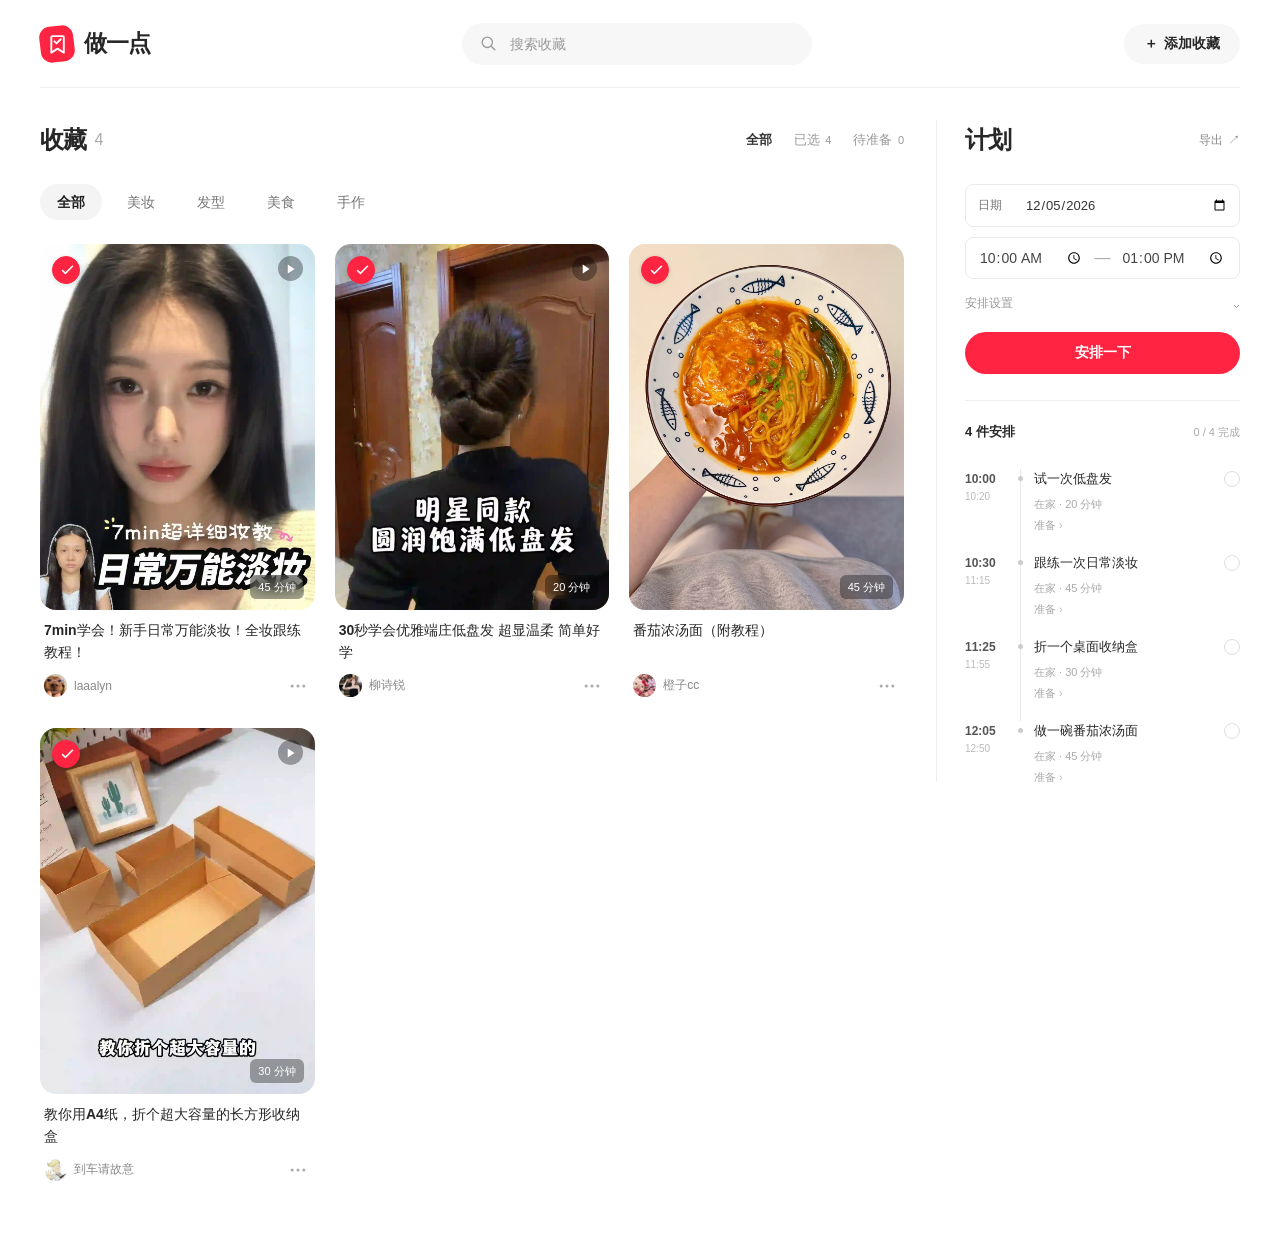
==== index.html @ 976d318a "Archive v0.1.0: XHS collection gallery and activity planner" ====
<!doctype html>
<html lang="zh-CN">
  <head>
    <meta charset="UTF-8" />
    <meta name="viewport" content="width=device-width, initial-scale=1" />
    <meta name="theme-color" content="#ffffff" />
    <meta name="description" content="把小红书里想尝试的事，安排进空闲时间。" />
    <title>做一点 · 收藏夹落地器</title>
    <link rel="stylesheet" href="./style.css" />
    <script defer src="./demo-notes.js"></script>
    <script defer src="./planner.js"></script>
    <script defer src="./app.js"></script>
  </head>
  <body>
    <div class="page-shell">
      <header class="site-header">
        <a class="brand" href="#top" aria-label="做一点首页">
          <span class="brand-mark" aria-hidden="true"><svg viewBox="0 0 24 24" fill="none"><path d="M7 4h10a1 1 0 0 1 1 1v15l-6-4-6 4V5a1 1 0 0 1 1-1Z" stroke="currentColor" stroke-width="1.8" stroke-linejoin="round"/><path d="m9 9 2 2 4-4" stroke="currentColor" stroke-width="1.8" stroke-linecap="round" stroke-linejoin="round"/></svg></span>
          <span>做一点</span>
        </a>
        <label class="search-box"><svg viewBox="0 0 24 24" fill="none" aria-hidden="true"><circle cx="10.5" cy="10.5" r="6.5" stroke="currentColor" stroke-width="1.7"/><path d="m16 16 4 4" stroke="currentColor" stroke-width="1.7" stroke-linecap="round"/></svg><input id="searchInput" type="search" placeholder="搜索收藏" aria-label="搜索收藏" /></label>
        <div class="header-actions">
          <button id="addBtn" class="button button-dark" type="button"><span aria-hidden="true">＋</span> 添加收藏</button>
        </div>
      </header>

      <main id="top">
        <section class="workspace" aria-label="收藏与计划工作台">
          <div class="collection-column">
            <div class="section-heading">
              <div>
                <h1>收藏 <span id="collectionCount" class="count-pill">0</span></h1>
              </div>
              <div class="view-filters" role="group" aria-label="收藏状态"><button class="filter active" data-filter="all" type="button">全部</button><button class="filter" data-filter="selected" type="button">已选 <span id="selectedCount">0</span></button><button class="filter" data-filter="unready" type="button">待准备 <span id="unreadyCount">0</span></button></div>
            </div>
            <div id="categoryFilters" class="filter-bar" role="group" aria-label="收藏分类"></div>
            <div id="collectionList" class="collection-list" aria-live="polite"></div>
          </div>

          <aside class="plan-column" aria-labelledby="planTitle">
            <div class="plan-panel">
              <div class="plan-heading"><h2 id="planTitle">计划</h2><button id="exportBtn" class="export-link" type="button" aria-label="导出文字计划">导出 <span aria-hidden="true">↗</span></button></div>
              <label class="field date-field"><span>日期</span><input id="planDate" type="date" /></label>
              <div class="time-range"><input id="startTime" type="time" value="10:00" aria-label="开始时间" /><span>—</span><input id="endTime" type="time" value="13:00" aria-label="结束时间" /></div>
              <details class="plan-settings"><summary>安排设置</summary><label class="compact-field">最多安排 <select id="maxTasks"><option value="2">2 件</option><option value="3">3 件</option><option value="4" selected>4 件</option><option value="6">6 件</option></select></label>
              <div class="options-row">
                <label class="compact-field">间隔 <select id="restBuffer"><option value="0">无</option><option value="5">5 分钟</option><option value="10" selected>10 分钟</option><option value="15">15 分钟</option></select></label>
                <label id="travelOption" class="compact-field">出门通勤 <select id="travelBuffer"><option value="15">15 分钟</option><option value="25" selected>25 分钟</option><option value="40">40 分钟</option></select></label>
              </div>
              <label id="rainOption" class="switch-field rain-option" hidden><input id="rainToggle" type="checkbox" /><span class="switch-track"></span><span>下雨，跳过户外</span></label>
              </details><button id="planBtn" class="button button-coral plan-button" type="button">安排一下</button>

              <div id="planResult" aria-live="polite"></div>
              <div id="planNotes" class="plan-notes"></div>
            </div>
          </aside>
        </section>
      </main>
    </div>

    <dialog id="addDialog" class="add-dialog" aria-labelledby="dialogTitle">
      <form id="addForm" novalidate>
        <div class="dialog-head"><h2 id="dialogTitle">添加收藏</h2><button id="closeDialogBtn" class="icon-button" type="button" aria-label="关闭">×</button></div>
        <div class="paste-box"><label for="shareText">小红书分享文案</label><textarea id="shareText" rows="2" placeholder="粘贴链接或分享文案"></textarea><button id="parseShareBtn" class="text-button" type="button">提取标题与链接</button></div>
        <div class="dialog-grid">
          <label class="field wide"><span>想做什么 <b>*</b></span><input name="title" maxlength="60" placeholder="例如：跟着教程试一次低盘发" required /></label>
          <label class="field"><span>类型</span><select name="category"><option>美妆</option><option>发型</option><option>美食</option><option>手作</option><option>运动</option><option>学习</option><option>出门</option><option>其他</option></select></label>
          <label class="field"><span>大约需要（分钟）</span><input name="duration" type="number" min="5" max="720" step="5" value="30" required /></label>
          <label class="field wide"><span>在哪里做</span><select id="activityMode" name="mode"><option value="home">在家</option><option value="out">出门</option><option value="any">不限地点</option></select></label>
          <label class="field wide"><span>需要准备（可选）</span><input name="materials" maxlength="120" placeholder="例如：发圈、发夹、镜子" /></label>
          <label class="inline-check wide"><input name="prepared" type="checkbox" checked /> 已经准备好，可以开始</label>
          <label class="field wide"><span>小红书笔记链接</span><input name="url" type="url" placeholder="https://xhslink.com/..." /></label>
          <input name="sourceTitle" type="hidden" /><input name="author" type="hidden" />
        </div>
        <div id="locationFields" class="location-fields" hidden>
          <div class="dialog-grid"><label class="field"><span>区域（可选）</span><input name="area" maxlength="20" placeholder="例如：静安" /></label><label class="field"><span>具体地点（可选）</span><input name="address" maxlength="100" placeholder="出门前确认" /></label></div>
          <div class="dialog-checks"><label><input name="outdoor" type="checkbox" /> 户外活动</label><label><input name="reservation" type="checkbox" /> 需要预约</label></div>
        </div>
        <details id="advancedFields" class="advanced-fields"><summary>时间与先后顺序（可选）</summary><div class="dialog-grid"><label class="field"><span>最早开始</span><input name="open" type="time" /></label><label class="field"><span>最晚结束</span><input name="close" type="time" /></label><label class="field wide"><span>先做完这件事</span><select name="afterId"><option value="">没有先后要求</option></select></label></div><label class="inline-check"><input name="weekendsOnly" type="checkbox" /> 只能周末做</label></details>
        <label class="inline-check priority-check"><input name="priority" type="checkbox" /> 这次特别想做</label>
        <p id="formError" class="form-error" role="alert"></p>
        <div class="dialog-actions"><button id="cancelDialogBtn" class="button button-quiet" type="button">取消</button><button id="dialogSubmitBtn" class="button button-coral" type="submit">存进想做清单 →</button></div>
      </form>
    </dialog>
    <div id="toast" class="toast" role="status" aria-live="polite"></div>
  </body>
</html>
---- style.css ----
:root{--ink:#272727;--muted:#999;--line:#eeeeef;--accent:#ff2442;--paper:#fff;--soft:#f7f7f7}
*{box-sizing:border-box}body{margin:0;color:var(--ink);background:var(--paper);font-family:-apple-system,BlinkMacSystemFont,"Segoe UI","PingFang SC","Microsoft YaHei",sans-serif;-webkit-font-smoothing:antialiased}button,input,select,textarea{font:inherit}button,a,input,select,summary{-webkit-tap-highlight-color:transparent}button,summary{cursor:pointer}button{color:inherit}a{color:inherit;text-decoration:none}a:hover{color:var(--accent)}[hidden]{display:none!important}svg{display:block;width:20px;height:20px}button{border:0;background:none}button:focus-visible,a:focus-visible,summary:focus-visible{outline:2px solid var(--accent);outline-offset:4px}input,select,textarea{outline:0}input:focus,select:focus,textarea:focus{border-color:#bbb!important}
.page-shell{width:min(1600px,100%);margin:auto;padding:0 40px}.site-header{height:88px;display:flex;align-items:center;justify-content:space-between;gap:32px;border-bottom:1px solid var(--line)}.brand{display:flex;align-items:center;gap:10px;font-size:23px;font-weight:750;letter-spacing:-.8px}.brand:hover{color:var(--ink)}.brand-mark{width:34px;height:36px;display:grid;place-items:center;color:white;background:var(--accent);border-radius:11px;transform:rotate(-7deg)}.brand-mark svg{width:25px;height:25px;transform:rotate(7deg)}.search-box{width:350px;display:flex;align-items:center;gap:10px;background:var(--soft);padding:0 17px;height:42px;border-radius:25px;color:#999;margin-left:auto;margin-right:auto}.search-box input{background:none;border:0;min-width:0;width:100%;font-size:14px;color:var(--ink)}.search-box input::placeholder{color:#999}.search-box svg{flex:none;width:19px;height:19px}.button{display:inline-flex;align-items:center;justify-content:center;gap:6px;min-height:40px;padding:0 20px;border-radius:24px;font-size:14px;font-weight:600;transition:background .18s}.button-dark{background:var(--soft)}.button-dark:hover{background:#eee}.button-coral{background:var(--accent);color:#fff}.button-coral:hover{background:#eb1537}.button-quiet{background:#f4f4f4}.text-button{font-size:13px;color:var(--accent);padding:0}.icon-button{width:30px;height:30px;border-radius:50%;font-size:24px;color:#777;display:grid;place-items:center}.icon-button:hover{background:#f3f3f3}
.workspace{display:grid;grid-template-columns:minmax(0,1fr) 304px;gap:32px;align-items:start;padding:32px 0 64px}.collection-column{min-width:0}.section-heading,.plan-heading{height:40px;display:flex;align-items:center;justify-content:space-between;gap:12px;margin-bottom:24px}.section-heading h1,.plan-heading h2{font-size:24px;font-weight:650;letter-spacing:-.7px;margin:0;line-height:32px}.count-pill{font-size:16px;font-weight:400;color:#aaa;vertical-align:middle;letter-spacing:0;margin-left:8px}.view-filters{display:flex;align-items:center;gap:22px}.filter{padding:5px 0;font-size:13px;color:#999;white-space:nowrap}.filter.active{color:#333;font-weight:600}.filter span{font-size:11px;margin-left:2px}.filter-bar{display:flex;align-items:center;gap:8px;height:36px;margin-bottom:24px;overflow-x:auto}.category-filter{white-space:nowrap;padding:8px 17px;border-radius:20px;font-size:14px;color:#777;line-height:20px}.category-filter.active{background:#f4f4f4;color:#222;font-weight:600}.category-filter:hover{background:#f7f7f7}.collection-list{display:grid;grid-template-columns:repeat(3,minmax(0,1fr));gap:30px 20px;align-items:start}.save-card{min-width:0}.cover-wrap{position:relative;aspect-ratio:3/4;border-radius:16px;isolation:isolate;background:#f6f6f6;overflow:hidden}.cover-link{display:block;width:100%;height:100%}.note-cover{display:block;width:100%;height:100%;object-fit:cover;transition:transform .3s}.cover-link:hover .note-cover{transform:scale(1.025)}.cover-select{position:absolute;top:12px;left:12px;width:28px;height:28px;border:1.5px solid #fff;box-shadow:0 1px 4px #0002;border-radius:50%;display:grid;place-items:center;background:#0003;backdrop-filter:blur(8px);color:#fff;transition:background .15s}.cover-select svg{width:17px;height:17px;stroke-width:2.2}.selected .cover-select{background:var(--accent);border-color:var(--accent)}.cover-select:hover{background:#ff2442cc}.video-badge{position:absolute;right:12px;top:12px;background:#0005;color:#fff;border-radius:50%;width:25px;height:25px;display:grid;place-items:center;pointer-events:none}.video-badge svg{width:18px;height:18px}.duration-badge{position:absolute;bottom:11px;right:11px;background:#0005;color:white;padding:4px 8px;border-radius:6px;font-size:11px;line-height:16px;backdrop-filter:blur(8px);pointer-events:none}.card-caption{padding:10px 4px 0}.save-card h3{font-size:14px;font-weight:550;line-height:1.55;margin:0 0 9px;min-height:44px;display:-webkit-box;-webkit-line-clamp:2;-webkit-box-orient:vertical;overflow:hidden}.author-row{display:flex;align-items:center;justify-content:space-between;gap:8px;height:25px}.author{display:flex;align-items:center;gap:7px;min-width:0;font-size:12px;color:#888}.author img,.avatar-placeholder{width:23px;height:23px;border-radius:50%;object-fit:cover;flex:none}.author>span:last-child{overflow:hidden;text-overflow:ellipsis;white-space:nowrap}.avatar-placeholder{display:grid;place-items:center;background:#eee;font-size:11px}.card-menu{position:relative;flex:none}.card-menu>summary{list-style:none;color:#aaa;padding:3px;border-radius:50%}.card-menu>summary::-webkit-details-marker{display:none}.card-menu>summary:hover{background:#f4f4f4;color:#444}.menu-popover{position:absolute;right:0;top:31px;padding:5px;background:white;box-shadow:0 4px 24px #0002;border:1px solid #eee;border-radius:10px;width:110px;z-index:5}.menu-popover button{display:block;width:100%;padding:10px;text-align:left;font-size:12px;border-radius:5px}.menu-popover button:hover{background:#f6f6f6}.menu-popover button:last-child{color:#d94758}.unready-tag{font-size:11px;color:#b2784f;margin-top:8px;padding:0}.cover-placeholder{height:100%;display:flex;flex-direction:column;align-items:center;justify-content:center;gap:16px;background:#f2f1ed;color:#b4aea4}.cover-placeholder svg{width:40px;height:40px;stroke-width:1}.cover-placeholder span{font-size:14px}.empty-list{grid-column:1/-1;padding:100px 0;text-align:center;color:#aaa;font-size:14px}
.plan-column{border-left:1px solid var(--line);padding-left:28px;min-width:0;position:sticky;top:24px}.plan-heading{margin-bottom:24px}.plan-heading h2{font-size:22px}.export-link{font-size:12px;color:#888;padding:4px 0;display:flex;align-items:center;gap:5px}.export-link:hover{color:var(--accent)}.field{display:flex;flex-direction:column;gap:8px;min-width:0}.field>span{font-size:12px;color:#777}.field b{color:var(--accent);font-weight:400}.field input,.field select,.paste-box textarea{width:100%;height:40px;padding:0 11px;background:#fafafa;border:1px solid #eaeaea;border-radius:8px;font-size:13px;color:#333}.date-field{position:relative}.date-field>span{position:absolute;left:13px;top:13px;line-height:16px;pointer-events:none}.date-field input{padding-left:59px;height:43px;background:white;font-size:13px}.time-range{display:flex;gap:10px;align-items:center;margin-top:10px;height:42px;border:1px solid #eaeaea;border-radius:8px;padding:0 12px;color:#aaa}.time-range input{min-width:0;width:100%;background:none;border:0;font-size:14px;color:#444;font-variant-numeric:tabular-nums}.plan-settings{font-size:12px;color:#999;margin:12px 0 17px}.plan-settings>summary{list-style:none;display:flex;align-items:center;justify-content:space-between;line-height:24px}.plan-settings>summary:after{content:'⌄';font-size:16px;color:#999}.plan-settings[open]>summary:after{content:'⌃'}.plan-settings>summary::-webkit-details-marker{display:none}.plan-settings[open]{padding-bottom:10px}.compact-field{font-size:12px;display:flex;align-items:center;justify-content:space-between;gap:8px;color:#777;margin:10px 0}.compact-field select{border:0;background:#f5f5f5;padding:5px 8px;border-radius:5px;color:#444;font-size:12px}.options-row{display:block}.switch-field{display:flex;align-items:center;gap:7px;font-size:12px;margin-top:12px}.switch-field input{accent-color:var(--accent)}.switch-track{display:none}.plan-button{width:100%;height:42px;margin-bottom:26px}.plan-summary{display:flex;align-items:center;justify-content:space-between;border-top:1px solid var(--line);padding-top:22px;margin-bottom:5px;gap:10px}.plan-summary strong{font-size:13px;font-weight:600}.plan-summary small{font-size:11px;color:#aaa}.timeline-item{display:grid;grid-template-columns:43px minmax(0,1fr);gap:12px;padding-top:23px}.timeline-time{font-size:12px;line-height:20px;color:#555;font-variant-numeric:tabular-nums;font-weight:600}.timeline-time span{display:block;font-size:10px;line-height:16px;color:#bbb;font-weight:400}.timeline-body{position:relative;border-left:1px solid #e9e9e9;padding:0 0 20px 13px;margin-bottom:-23px}.timeline-body:before{content:'';position:absolute;left:-3px;top:7px;width:5px;height:5px;border-radius:50%;background:#ccc}.timeline-item:last-child .timeline-body{border-left-color:transparent}.task-title{display:flex;justify-content:space-between;align-items:start;gap:8px}.task-title h3{margin:0;font-size:13px;line-height:20px;font-weight:550}.timeline-body>p{margin:6px 0 0;font-size:11px;line-height:18px;color:#aaa}.done-btn{display:flex;align-items:center;justify-content:center;flex:none;width:16px;height:16px;border:1px solid #ddd;border-radius:50%;padding:1px;margin-top:2px;color:white}.done-btn svg{width:13px;height:13px;stroke-width:2}.done-btn:hover{border-color:var(--accent)}.done-btn.checked{background:var(--accent);border-color:var(--accent)}.done h3{color:#aaa;text-decoration:line-through}.task-prep{font-size:11px;color:#aaa;margin-top:5px}.task-prep summary{list-style:none;display:inline-block}.task-prep summary:after{content:' ›';color:#bbb}.task-prep summary::-webkit-details-marker{display:none}.task-prep[open] summary:after{content:' ⌄'}.task-prep p{line-height:1.7;color:#888;margin:5px 0 0}.plan-notes{margin-top:36px;font-size:12px;color:#888}.plan-notes:empty{display:none}.plan-notes summary{cursor:pointer}.note-line{font-size:11px;color:#999;line-height:1.8}.plan-empty{padding:40px 6px;text-align:center;color:#999;font-size:13px}.plan-empty strong{font-weight:500}.plan-empty p{font-size:12px;color:#aaa;line-height:1.6}
.add-dialog{border:0;border-radius:18px;width:min(580px,calc(100vw - 32px));max-height:88vh;padding:0;background:#fff;color:var(--ink);box-shadow:0 20px 80px #0002}.add-dialog::backdrop{background:#0006;backdrop-filter:blur(3px)}.add-dialog form{padding:28px 32px}.dialog-head{display:flex;align-items:center;justify-content:space-between;margin-bottom:23px}.dialog-head h2{font-size:21px;margin:0;font-weight:600}.paste-box{padding:16px;background:#f7f7f7;border-radius:12px;margin-bottom:22px}.paste-box label{display:block;font-size:12px;color:#777;margin-bottom:10px}.paste-box textarea{height:70px;padding:10px;background:#fff;resize:vertical;line-height:1.6}.paste-box .text-button{margin-top:8px;font-size:12px}.dialog-grid{display:grid;grid-template-columns:1fr 1fr;gap:16px}.dialog-grid .wide{grid-column:1/-1}.inline-check{display:flex;align-items:center;gap:7px;font-size:12px;color:#777}.inline-check input,.dialog-checks input{accent-color:var(--accent)}.location-fields{margin-top:18px}.dialog-checks{display:flex;gap:20px;font-size:12px;color:#777;margin:16px 0}.advanced-fields{border-top:1px solid var(--line);margin-top:22px;padding:16px 0 0;font-size:12px;color:#888}.advanced-fields[open] summary{margin-bottom:18px}.advanced-fields .inline-check{margin-top:18px}.priority-check{margin-top:16px}.form-error{min-height:16px;font-size:12px;color:var(--accent);margin:14px 0}.dialog-actions{display:flex;justify-content:flex-end;gap:10px}.toast{position:fixed;left:50%;bottom:28px;transform:translate(-50%,10px);background:#292929;color:white;padding:12px 20px;border-radius:30px;font-size:13px;opacity:0;visibility:hidden;z-index:100;transition:.2s;max-width:calc(100vw - 32px)}.toast.show{opacity:1;visibility:visible;transform:translate(-50%,0)}.toast button{color:#ffb3be;margin-left:12px;text-decoration:underline;font-size:13px}
@media(min-width:1450px){.workspace{grid-template-columns:minmax(0,1fr) 330px;gap:40px}.collection-list{gap:32px 24px}.plan-column{padding-left:32px}}
@media(max-width:1120px){.page-shell{padding:0 28px}.workspace{grid-template-columns:minmax(0,1fr) 290px;gap:24px}.collection-list{grid-template-columns:repeat(2,minmax(0,1fr))}.plan-column{padding-left:24px}.view-filters{gap:13px}.search-box{width:280px}.save-card h3{font-size:15px}}
@media(max-width:760px){.page-shell{padding:0 20px}.site-header{height:76px;gap:16px}.brand{font-size:21px}.brand-mark{width:30px;height:32px}.search-box{width:auto;flex:1;margin:0;height:38px}.header-actions .button{font-size:12px;padding:0 13px}.workspace{grid-template-columns:1fr;padding-top:24px;gap:40px}.plan-column{border-left:0;border-top:1px solid var(--line);padding:28px 0 0;position:static}.collection-list{gap:24px 16px}.section-heading{margin-bottom:16px}.filter-bar{margin-bottom:20px}.plan-panel{max-width:460px;margin:auto}.cover-wrap{border-radius:13px}.save-card h3{font-size:14px}}
@media(max-width:480px){.page-shell{padding:0 16px}.site-header{flex-wrap:wrap;height:auto;padding:18px 0 16px;gap:16px}.search-box{order:3;flex-basis:100%;height:38px}.header-actions{margin-left:auto}.section-heading h1{font-size:23px}.view-filters{gap:16px}.category-filter{padding:7px 14px}.collection-list{gap:24px 14px}.cover-select{left:9px;top:9px;width:25px;height:25px}.video-badge{right:9px;top:9px}.card-caption{padding:9px 1px 0}.author{font-size:11px}.save-card h3{font-size:13px;min-height:40px}.duration-badge{font-size:10px;bottom:9px;right:9px}.add-dialog form{padding:24px 20px}.dialog-grid{gap:13px}}
.section-heading h1{display:flex;align-items:center;gap:8px;height:32px}.count-pill{line-height:20px;margin-left:0}.plan-heading h2{font-size:24px}
@media(prefers-reduced-motion:reduce){*{scroll-behavior:auto!important;transition:none!important}}
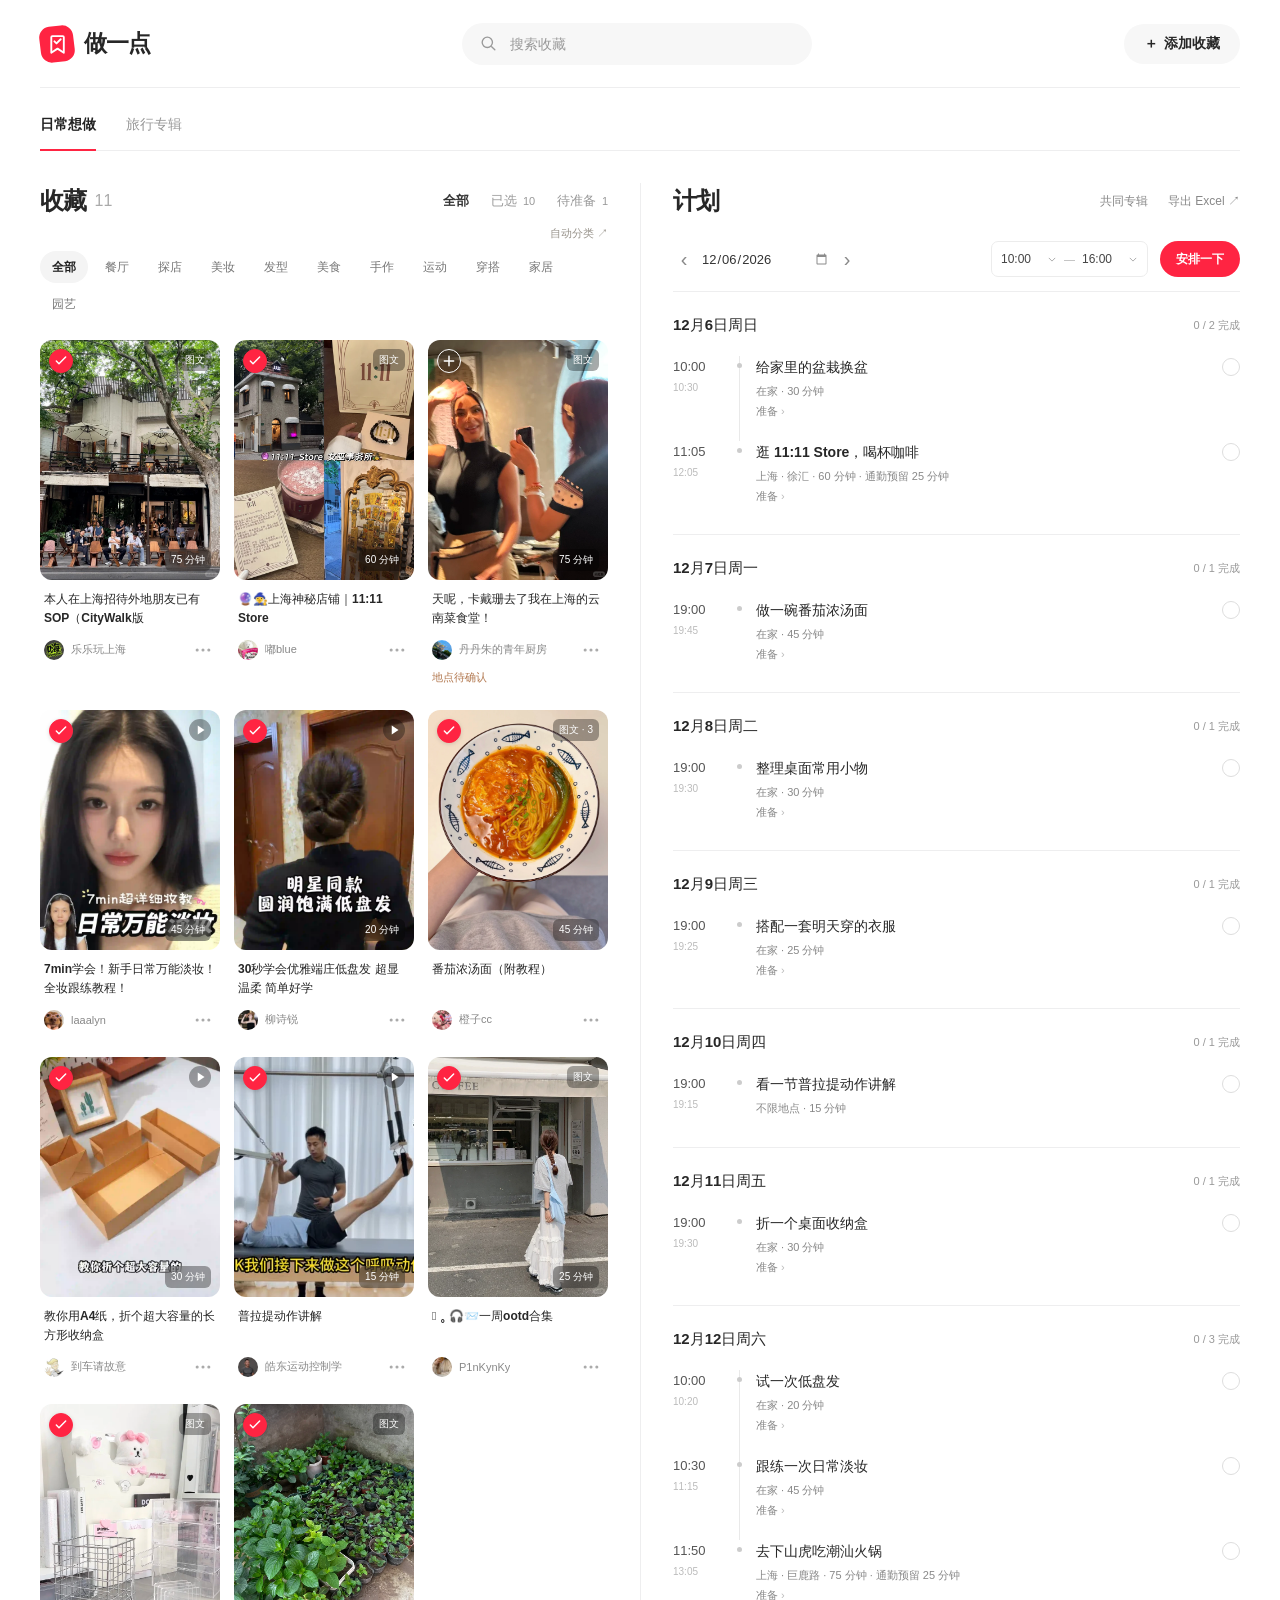
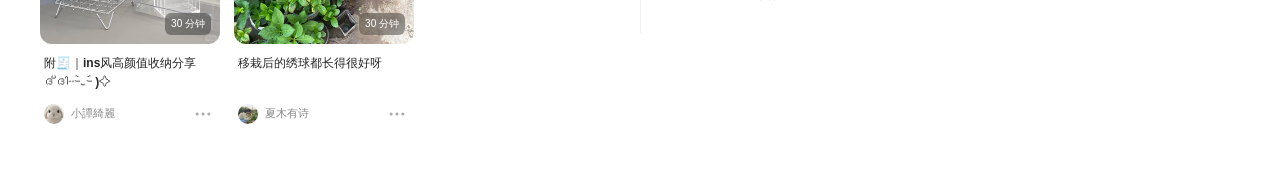
==== commit 79c090c4: "Archive v0.2.0: daily and travel planning, shared albums and Excel export" ====
--- a/index.html
+++ b/index.html
@@ -9,7 +9,14 @@
     <link rel="stylesheet" href="./style.css" />
     <script defer src="./demo-notes.js"></script>
     <script defer src="./planner.js"></script>
+    <script defer src="./demo-week.js"></script>
+    <script defer src="./categories.js"></script>
+    <script defer src="./plan-output.js"></script>
+    <script defer src="./shared-album.js"></script>
     <script defer src="./app.js"></script>
+    <script defer src="./travel-data.js"></script>
+    <script defer src="./travel-planner.js"></script>
+    <script defer src="./travel.js"></script>
   </head>
   <body>
     <div class="page-shell">
@@ -25,7 +32,8 @@
       </header>
 
       <main id="top">
-        <section class="workspace" aria-label="收藏与计划工作台">
+        <nav class="workspace-tabs" aria-label="工作台"><button data-workspace="daily" class="active" aria-pressed="true">日常想做</button><button data-workspace="travel" aria-pressed="false">旅行专辑</button></nav>
+        <section id="dailyWorkspace" class="workspace" aria-label="收藏与计划工作台">
           <div class="collection-column">
             <div class="section-heading">
               <div>
@@ -33,26 +41,38 @@
               </div>
               <div class="view-filters" role="group" aria-label="收藏状态"><button class="filter active" data-filter="all" type="button">全部</button><button class="filter" data-filter="selected" type="button">已选 <span id="selectedCount">0</span></button><button class="filter" data-filter="unready" type="button">待准备 <span id="unreadyCount">0</span></button></div>
             </div>
-            <div id="categoryFilters" class="filter-bar" role="group" aria-label="收藏分类"></div>
-            <div id="collectionList" class="collection-list" aria-live="polite"></div>
+            <div id="collectionBrowse"><div class="daily-classify-row"><button id="classifyDaily" class="auto-classify">自动分类 ↗</button></div><div id="categoryFilters" class="filter-bar" role="group" aria-label="收藏分类"></div>
+            <div id="collectionList" class="collection-list" aria-live="polite"></div></div>
+            <section id="notePreview" class="note-preview" aria-label="笔记详情" hidden></section>
           </div>
 
           <aside class="plan-column" aria-labelledby="planTitle">
             <div class="plan-panel">
-              <div class="plan-heading"><h2 id="planTitle">计划</h2><button id="exportBtn" class="export-link" type="button" aria-label="导出文字计划">导出 <span aria-hidden="true">↗</span></button></div>
-              <label class="field date-field"><span>日期</span><input id="planDate" type="date" /></label>
-              <div class="time-range"><input id="startTime" type="time" value="10:00" aria-label="开始时间" /><span>—</span><input id="endTime" type="time" value="13:00" aria-label="结束时间" /></div>
-              <details class="plan-settings"><summary>安排设置</summary><label class="compact-field">最多安排 <select id="maxTasks"><option value="2">2 件</option><option value="3">3 件</option><option value="4" selected>4 件</option><option value="6">6 件</option></select></label>
-              <div class="options-row">
-                <label class="compact-field">间隔 <select id="restBuffer"><option value="0">无</option><option value="5">5 分钟</option><option value="10" selected>10 分钟</option><option value="15">15 分钟</option></select></label>
-                <label id="travelOption" class="compact-field">出门通勤 <select id="travelBuffer"><option value="15">15 分钟</option><option value="25" selected>25 分钟</option><option value="40">40 分钟</option></select></label>
-              </div>
-              <label id="rainOption" class="switch-field rain-option" hidden><input id="rainToggle" type="checkbox" /><span class="switch-track"></span><span>下雨，跳过户外</span></label>
-              </details><button id="planBtn" class="button button-coral plan-button" type="button">安排一下</button>
-
+              <div class="plan-heading"><h2 id="planTitle">计划</h2><div class="plan-actions"><button id="shareDaily" class="export-link">共同专辑</button><button id="exportBtn" class="export-link" aria-label="导出 Excel">导出 Excel ↗</button></div></div>
+              <div class="daily-controls-row"><div class="date-navigation"><button id="prevDate" class="date-arrow" aria-label="前一天">‹</button><input id="planDate" type="date" aria-label="计划日期"/><button id="nextDate" class="date-arrow" aria-label="后一天">›</button></div><div class="time-picker"><select id="startTime" aria-label="开始时间"></select><span>—</span><select id="endTime" aria-label="结束时间"></select></div><button id="planBtn" class="button button-coral">安排一下</button></div>
               <div id="planResult" aria-live="polite"></div>
               <div id="planNotes" class="plan-notes"></div>
             </div>
+          </aside>
+        </section>
+        <section id="travelWorkspace" class="workspace travel-workspace" aria-label="旅行专辑工作台" hidden>
+          <div class="collection-column">
+            <div class="section-heading"><h1 id="albumName">旅行专辑</h1><button class="text-button" data-trip-add>＋ 添加攻略</button></div>
+            <div class="library-meta-row"><p id="albumMeta" class="album-meta"></p><button id="classifyTrip" class="auto-classify">自动分类 ↗</button></div>
+            <div class="trip-library-toolbar"><div id="tripViews" class="filter-bar"></div></div>
+            <div id="tripLibrary"></div><section id="tripNotePanel" class="trip-note-panel" aria-label="攻略详情" hidden><div class="preview-toolbar"><button data-trip-close type="button">← 返回专辑</button></div><div id="tripNoteBody"></div></section>
+
+          </div>
+          <aside class="plan-column">
+            <div class="plan-heading"><h2>旅行计划</h2><div class="plan-actions"><button id="shareTrip" class="export-link">共同专辑</button><button id="tripExport" class="export-link" disabled>导出 Excel ↗</button></div></div>
+            <div class="trip-config-panel"><label class="control-caption" for="tripStart">出发日期</label><div class="date-navigation trip-date-navigation"><button id="tripPrevDate" class="date-arrow" aria-label="出发日期前一天" title="前一天">‹</button><input id="tripStart" type="date" aria-label="旅行出发日期"/><button id="tripNextDate" class="date-arrow" aria-label="出发日期后一天" title="后一天">›</button><span class="date-optional">可暂不填</span></div>
+              <div class="trip-controls"><label class="inline-trip-field"><span>玩几天</span><input id="tripDayCount" type="number" min="1" max="30" step="1" value="10"/><span>天</span></label></div>
+              <div class="trip-arrange-row"><span id="tripSelection"></span><button id="tripArrange" class="button button-coral">安排一下</button></div>
+            </div><p id="tripStatus" class="trip-status" role="status"></p>
+            <div id="tripSynthesis"></div><div id="tripRoute" class="trip-route" aria-label="行程城市"></div>
+            <div id="tripItinerary"></div><div id="tripPending"></div>
+            <button id="tripAddDay" class="add-day" hidden>＋ 加一天</button>
+
           </aside>
         </section>
       </main>
@@ -64,7 +84,7 @@
         <div class="paste-box"><label for="shareText">小红书分享文案</label><textarea id="shareText" rows="2" placeholder="粘贴链接或分享文案"></textarea><button id="parseShareBtn" class="text-button" type="button">提取标题与链接</button></div>
         <div class="dialog-grid">
           <label class="field wide"><span>想做什么 <b>*</b></span><input name="title" maxlength="60" placeholder="例如：跟着教程试一次低盘发" required /></label>
-          <label class="field"><span>类型</span><select name="category"><option>美妆</option><option>发型</option><option>美食</option><option>手作</option><option>运动</option><option>学习</option><option>出门</option><option>其他</option></select></label>
+          <label class="field"><span>分类</span><select name="category" aria-describedby="categoryHint"></select><small id="categoryHint">根据标题建议，可修改</small></label>
           <label class="field"><span>大约需要（分钟）</span><input name="duration" type="number" min="5" max="720" step="5" value="30" required /></label>
           <label class="field wide"><span>在哪里做</span><select id="activityMode" name="mode"><option value="home">在家</option><option value="out">出门</option><option value="any">不限地点</option></select></label>
           <label class="field wide"><span>需要准备（可选）</span><input name="materials" maxlength="120" placeholder="例如：发圈、发夹、镜子" /></label>
@@ -82,6 +102,13 @@
         <div class="dialog-actions"><button id="cancelDialogBtn" class="button button-quiet" type="button">取消</button><button id="dialogSubmitBtn" class="button button-coral" type="submit">存进想做清单 →</button></div>
       </form>
     </dialog>
+    <dialog id="tripEditDialog" class="add-dialog" aria-labelledby="tripEditTitle"><form id="tripNoteForm"><div class="dialog-head"><h2 id="tripEditTitle">整理攻略</h2><button type="button" data-trip-close class="icon-button" aria-label="关闭整理">×</button></div><div class="dialog-grid">
+      <label class="field wide"><span>原帖标题</span><input name="title" required maxlength="160"/></label>
+      <label class="field wide"><span>小红书链接</span><input name="url" type="url"/></label>
+      <label class="field"><span>作者</span><input name="author" maxlength="60"/></label><label class="field"><span>分类</span><select name="kind"><option>景点</option><option>路线</option><option>交通</option><option>住宿</option><option>美食</option><option>行前准备</option></select><small id="tripCategoryHint">按标题自动分类</small></label>
+      <label class="field wide"><span>想去的地点 · 每行一个</span><textarea name="places" rows="4" placeholder="城市 / 地点"></textarea><small>同城同名自动合并；需单独一天的地点可加“ / 整天”。</small></label>
+      <label class="field wide"><span>记住什么 · 可选</span><textarea name="summary" rows="2" maxlength="500" placeholder="例如：需要提前预约"></textarea></label>
+      </div><p id="tripFormError" class="form-error" role="alert"></p><div class="dialog-actions"><button type="button" data-trip-close class="button button-quiet">取消</button><button class="button button-coral" type="submit">保存整理</button></div></form></dialog>
     <div id="toast" class="toast" role="status" aria-live="polite"></div>
   </body>
 </html>
--- a/style.css
+++ b/style.css
@@ -9,4 +9,39 @@
 @media(max-width:760px){.page-shell{padding:0 20px}.site-header{height:76px;gap:16px}.brand{font-size:21px}.brand-mark{width:30px;height:32px}.search-box{width:auto;flex:1;margin:0;height:38px}.header-actions .button{font-size:12px;padding:0 13px}.workspace{grid-template-columns:1fr;padding-top:24px;gap:40px}.plan-column{border-left:0;border-top:1px solid var(--line);padding:28px 0 0;position:static}.collection-list{gap:24px 16px}.section-heading{margin-bottom:16px}.filter-bar{margin-bottom:20px}.plan-panel{max-width:460px;margin:auto}.cover-wrap{border-radius:13px}.save-card h3{font-size:14px}}
 @media(max-width:480px){.page-shell{padding:0 16px}.site-header{flex-wrap:wrap;height:auto;padding:18px 0 16px;gap:16px}.search-box{order:3;flex-basis:100%;height:38px}.header-actions{margin-left:auto}.section-heading h1{font-size:23px}.view-filters{gap:16px}.category-filter{padding:7px 14px}.collection-list{gap:24px 14px}.cover-select{left:9px;top:9px;width:25px;height:25px}.video-badge{right:9px;top:9px}.card-caption{padding:9px 1px 0}.author{font-size:11px}.save-card h3{font-size:13px;min-height:40px}.duration-badge{font-size:10px;bottom:9px;right:9px}.add-dialog form{padding:24px 20px}.dialog-grid{gap:13px}}
 .section-heading h1{display:flex;align-items:center;gap:8px;height:32px}.count-pill{line-height:20px;margin-left:0}.plan-heading h2{font-size:24px}
+/* Equal-width browsing and planning surfaces. */
+.workspace{grid-template-columns:minmax(0,1fr) minmax(0,1fr);gap:0}.collection-column{padding-right:28px}.plan-column{padding-left:28px}.collection-list{grid-template-columns:repeat(3,minmax(0,1fr));gap:25px 14px}.filter-bar{height:auto;min-height:36px;flex-wrap:wrap;gap:5px;margin-bottom:20px;overflow:visible}.category-filter{padding:6px 12px;font-size:12px}.save-card h3{font-size:12px;min-height:38px;line-height:19px}.save-card h3 button{font:inherit;line-height:inherit;padding:0;text-align:left}.save-card h3 button:hover{color:var(--accent)}.cover-link{padding:0;text-align:left}.cover-wrap{border-radius:12px}.cover-select{width:24px;height:24px;left:9px;top:9px}.video-badge{width:22px;height:22px;right:9px;top:9px}.duration-badge{font-size:10px;padding:3px 6px;bottom:9px;right:9px}.author{font-size:11px}.author img,.avatar-placeholder{width:20px;height:20px}.plan-controls{display:grid;grid-template-columns:1fr 1fr;gap:12px}.time-range{margin:0;height:43px}.plan-heading{margin-bottom:24px}.timeline-item{grid-template-columns:60px minmax(0,1fr);gap:16px;padding-top:26px}.timeline-time{font-size:15px;line-height:22px}.timeline-time span{font-size:11px;line-height:20px}.timeline-body{padding-left:22px;padding-bottom:26px;margin-bottom:-26px}.task-title h3{font-size:15px;line-height:24px}.plan-note-link{padding:0;text-align:left;font:inherit}.plan-note-link:hover{color:var(--accent)}.timeline-body>p{font-size:12px;color:#888}.task-prep{font-size:12px;color:#888;margin-top:7px}.done-btn{width:20px;height:20px}.plan-summary strong{font-size:14px}.plan-summary small{font-size:12px;color:#888}.preview-toolbar{display:flex;align-items:center;justify-content:space-between;margin-bottom:18px;font-size:12px;color:#888}.preview-toolbar button{padding:0;color:#555}.preview-media{height:min(49vh,440px);min-height:260px;display:grid;place-items:center;background:#f5f5f5;border-radius:12px;overflow:hidden}.preview-media video{width:100%;height:100%;max-height:min(49vh,440px);background:#161616;object-fit:contain}.preview-media img{width:100%;height:100%;max-height:min(49vh,440px);object-fit:contain}.note-preview h2{font-size:17px;line-height:1.6;margin:18px 0 12px;font-weight:600}.preview-author{display:flex;align-items:center;justify-content:space-between;gap:12px}.preview-author .author{font-size:12px;gap:8px}.preview-author .author img{width:25px;height:25px}.preview-category{display:flex;align-items:center;gap:7px;font-size:11px;color:#999}.preview-category select{font-size:12px;background:#f7f7f7;border:0;border-radius:6px;padding:6px 8px;color:#555;max-width:100px}.preview-action-row{display:flex;align-items:center;justify-content:space-between;gap:12px;margin-top:22px;border-top:1px solid var(--line);padding-top:18px}.preview-action-row strong{display:block;font-size:14px;font-weight:550}.preview-action-row span{display:block;font-size:12px;color:#888;margin-top:7px}.preview-action-row .text-button{font-size:12px;color:#777}.preview-materials{font-size:12px;color:#999;line-height:1.7;margin:13px 0 0}.preview-choose{margin-top:19px;min-width:150px}.video-error{font-size:12px;color:#999;margin:10px 0 0}.field small{font-size:11px;color:#999;line-height:1.5}.preview-media .cover-placeholder{width:100%}
+@media(max-width:1120px) and (min-width:761px){.collection-column{padding-right:22px}.plan-column{padding-left:22px}.collection-list{grid-template-columns:repeat(2,minmax(0,1fr))}.plan-controls{grid-template-columns:1fr}.time-range{margin-top:0}.view-filters{gap:10px}.filter{font-size:12px}}
+@media(max-width:760px){.workspace{grid-template-columns:1fr;gap:36px}.collection-column{padding-right:0}.plan-column{padding-left:0}.collection-list{grid-template-columns:repeat(3,minmax(0,1fr))}.plan-panel{max-width:none}.preview-media{height:430px}.preview-media video,.preview-media img{max-height:430px}.plan-controls{grid-template-columns:1fr 1fr}}
+@media(max-width:480px){.collection-list{grid-template-columns:repeat(2,minmax(0,1fr))}.plan-controls{grid-template-columns:1fr}.save-card h3{font-size:13px;min-height:40px}.preview-media{height:360px}.preview-media video,.preview-media img{max-height:360px}.timeline-item{grid-template-columns:48px minmax(0,1fr);gap:12px}.timeline-body{padding-left:16px}}
 @media(prefers-reduced-motion:reduce){*{scroll-behavior:auto!important;transition:none!important}}
+.preview-media{position:relative}.photo-label{position:absolute;top:14px;right:14px;background:#0007;color:white;border-radius:20px;padding:5px 10px;font-size:11px;pointer-events:none}.photo-prev,.photo-next{position:absolute;top:45%;width:32px;height:40px;border-radius:20px;background:#fffe;box-shadow:0 2px 12px #0001;font-size:25px;color:#555}.photo-prev{left:12px}.photo-next{right:12px}
+.workspace-tabs{display:flex;gap:30px;border-bottom:1px solid var(--line);padding-top:16px}.workspace-tabs button{padding:12px 0 16px;color:#999;font-size:14px;position:relative}.workspace-tabs button.active{color:#222;font-weight:600}.workspace-tabs button.active:after{content:'';position:absolute;bottom:-1px;left:0;right:0;height:2px;background:var(--accent)}.travel-workspace .section-heading h1{font-size:22px;letter-spacing:-.6px}.album-meta{font-size:12px;color:#999;margin:-10px 0 24px}.trip-library-toolbar{display:flex;align-items:start;justify-content:space-between;gap:10px}.trip-library-toolbar .text-button{font-size:11px;color:#888;white-space:nowrap;padding-top:9px}.trip-library-toolbar .filter-bar{gap:3px}.trip-library-toolbar .category-filter{padding:7px 12px}.category-filter span{font-size:10px;margin-left:3px;color:#999}.trip-controls{display:grid;grid-template-columns:1.4fr 1fr 1fr;gap:12px}.trip-controls input,.trip-controls select{background:white;height:42px}.trip-arrange-row{display:flex;align-items:center;justify-content:space-between;margin:24px 0 0}.trip-arrange-row>span{font-size:12px;color:#999}.trip-status{font-size:11px;color:#888;min-height:18px;margin:10px 0 14px;line-height:1.6}.trip-status button{color:var(--accent);font-size:11px}.trip-day{border-top:1px solid var(--line);padding:22px 0 20px}.trip-day header{display:flex;justify-content:space-between;align-items:center;margin-bottom:18px}.trip-day header>div{display:flex;align-items:center;gap:16px}.day-number{font-size:10px;letter-spacing:1px;color:#999;font-weight:600}.trip-day h3{font-size:17px;margin:0;font-weight:550}.trip-day header>span{font-size:12px;color:#999}.trip-stop{display:grid;grid-template-columns:24px 1fr auto;gap:12px;padding:10px 0;align-items:start}.trip-stop strong,.place-row strong{font-size:14px;font-weight:550;line-height:24px}.stop-index{font-size:11px;color:#aaa;padding-top:6px}.place-sources{margin-top:5px;color:#999;font-size:11px}.place-sources summary{list-style:none;cursor:pointer}.place-sources summary:after{content:' ›'}.place-sources[open] summary:after{content:' ⌄'}.place-sources button{display:block;text-align:left;padding:7px 0;color:#777;font-size:11px;line-height:1.6}.place-sources button:hover{color:var(--accent)}.stop-controls{display:flex;gap:5px;align-items:center;padding-top:2px}.stop-controls select,.pending-place select{font-size:11px;border:0;background:#f7f7f7;border-radius:6px;padding:6px;max-width:100px;color:#777}.stop-controls button{color:#999;padding:3px;font-size:16px}.stop-controls button:disabled{opacity:.2;cursor:default}.transfer-note{font-size:11px;color:#a08459;background:#faf8f3;padding:10px 12px;border-radius:6px;line-height:1.7}.free-day{font-size:12px;color:#aaa;line-height:1.7;padding:10px 0;margin:0}.trip-data-note{font-size:11px;color:#aaa;line-height:1.8;margin:28px 0 0}.trip-empty{grid-column:1/-1;text-align:center;padding:60px 20px}.trip-empty h3{font-size:17px;font-weight:500;margin:18px 0 12px}.trip-empty p{font-size:12px;color:#999;line-height:1.8}.trip-empty small{display:block;margin-top:18px;font-size:11px;color:#aaa}.trip-empty .button{margin-top:12px;font-size:12px}.empty-bookmark{font-size:40px;color:#ccc}.trip-plan-empty{border-top:1px solid var(--line);padding:42px 0}.trip-plan-empty span{display:block;font-size:13px;color:#aaa;margin:0 0 24px}.place-row{display:flex;gap:14px;border-bottom:1px solid var(--line);padding:19px 0}.place-row input{accent-color:var(--accent);width:16px;height:16px;margin:5px 0 0}.place-row small{display:block;font-size:11px;color:#999;margin:4px 0 8px}.pending-place{display:flex;justify-content:space-between;align-items:center;font-size:12px;padding:12px 0}.pending-place small{color:#999;margin-left:8px}#tripPending{font-size:12px;color:#777;margin-top:12px}#tripPending summary{padding:10px 0}.add-day{border:1px dashed #ddd;width:100%;border-radius:8px;color:#999;font-size:12px;padding:12px;margin-top:10px}.export-link:disabled{opacity:.4;cursor:default}.field textarea{font:inherit;font-size:13px;padding:10px 12px;line-height:1.7;border:1px solid #eaeaea;background:#fafafa;border-radius:8px;resize:vertical}.trip-note-dialog{width:min(900px,90vw);max-height:85vh;border:0;border-radius:16px;padding:36px;box-shadow:0 20px 80px #0002}.trip-note-dialog::backdrop{background:#0006;backdrop-filter:blur(3px)}.dialog-close{position:absolute;right:12px;top:8px;font-size:24px;color:#999}#tripNoteBody{display:grid;grid-template-columns:1fr 1fr;gap:30px}#tripNoteBody>img{width:100%;max-height:65vh;object-fit:contain;border-radius:10px;background:#f7f7f7}#tripNoteBody>div:only-child{grid-column:1/-1}#tripNoteBody h2{font-size:20px;line-height:1.6;font-weight:600;margin:12px 0}#tripNoteBody h3{font-size:13px;margin-top:24px;font-weight:500}.trip-note-kind,.trip-note-author{font-size:12px;color:#999}.trip-note-summary{font-size:13px;line-height:1.9;color:#777}.note-place{font-size:12px;color:#999;border-bottom:1px solid var(--line);padding:9px 0}.note-place strong{color:#555;font-weight:500;margin-left:12px}.source-link{display:inline-block;font-size:12px;margin:20px 0 0 16px;color:#888}
+@media(max-width:1120px){.trip-controls{grid-template-columns:1fr 1fr}.trip-controls .field:first-child{grid-column:1/-1}.travel-workspace .section-heading h1{font-size:19px}.trip-stop{grid-template-columns:16px 1fr;gap:8px}.stop-controls{grid-column:2;justify-self:end}.trip-library-toolbar{flex-wrap:wrap}.trip-library-toolbar .filter-bar{margin-bottom:8px}.trip-library-toolbar{margin-bottom:16px}}
+@media(max-width:760px){.trip-controls{grid-template-columns:1.4fr 1fr 1fr}.trip-controls .field:first-child{grid-column:auto}.trip-stop{grid-template-columns:20px 1fr auto}.stop-controls{grid-column:auto}#tripNoteBody{grid-template-columns:1fr}#tripNoteBody>img{max-height:40vh}.trip-note-dialog{padding:30px 22px}.trip-empty{padding:28px 0}.travel-workspace .section-heading h1{font-size:20px}}
+@media(max-width:480px){.trip-controls{grid-template-columns:1fr 1fr}.trip-controls .field:first-child{grid-column:1/-1}.trip-stop{grid-template-columns:16px 1fr}.stop-controls{grid-column:2}.workspace-tabs{gap:24px}}
+.cover-photo-badge{position:absolute;right:9px;top:9px;background:#0005;color:white;font-size:10px;padding:4px 6px;border-radius:6px;pointer-events:none}
+#tripNotePanel #tripNoteBody{display:block}#tripNotePanel #tripNoteBody>img{max-height:350px;display:block;margin-bottom:20px}#tripNotePanel h2{font-size:18px}.trip-note-panel .source-link{margin-top:12px}
+.full-day-label{display:inline-block;color:#999;background:#f6f6f6;padding:2px 6px;font-size:10px;border-radius:4px;margin-left:8px;vertical-align:middle}.travel-workspace .author>img{width:20px;height:20px}
+/* Calendar controls and shared planning rhythm. */
+.plan-column{padding-left:32px}.collection-column{padding-right:32px}.plan-heading,.section-heading{margin-bottom:20px;height:36px}.travel-workspace .section-heading h1,.plan-heading h2{font-size:24px;line-height:32px;font-weight:600;letter-spacing:-.6px}
+.date-navigation{display:flex;align-items:center;gap:6px;min-height:40px;min-width:0}.date-arrow{display:grid;place-items:center;width:28px;height:30px;flex:none;border-radius:6px;font-size:22px;font-weight:300;color:#888;padding:0;line-height:1}.date-arrow:hover{background:#f3f3f3;color:#222}.date-navigation>input[type=date]{border:0;background:none;color:#333;font-size:14px;font-weight:500;font-variant-numeric:tabular-nums;min-width:0;width:145px;padding:5px 4px;height:36px}.date-navigation input::-webkit-calendar-picker-indicator{width:13px;opacity:.45;cursor:pointer}.today-button{padding:5px 9px;background:#f6f6f6;border-radius:5px;color:#777;font-size:11px;white-space:nowrap;margin-left:6px}.view-span{display:flex;align-items:center;gap:5px;margin-left:auto;font-size:11px;color:#999;white-space:nowrap}.view-span select{background:none;border:0;padding:5px 14px 5px 5px;color:#666;font-size:12px}.schedule-tools{display:flex;align-items:center;justify-content:space-between;gap:16px;margin-top:18px}.availability{display:flex;align-items:center;gap:12px;min-width:0}.availability>span{font-size:11px;color:#999;white-space:nowrap}.time-picker{display:flex;align-items:center;gap:6px;background:#f6f6f6;border-radius:8px;padding:5px 7px}.time-picker>span{color:#b2b2b2;font-size:11px}.time-picker select{width:71px;border:0;background-color:transparent;font-size:13px;font-weight:500;line-height:24px;padding:3px 17px 3px 7px;font-variant-numeric:tabular-nums;color:#444;cursor:pointer}.time-picker select,.view-span select,.inline-trip-field select,.stop-controls select,.pending-place select{appearance:none;background-image:url("data:image/svg+xml,%3Csvg xmlns='http://www.w3.org/2000/svg' width='10' height='6' viewBox='0 0 10 6'%3E%3Cpath d='m1 1 4 4 4-4' stroke='%23999' fill='none'/%3E%3C/svg%3E");background-repeat:no-repeat;background-position:right 5px center;background-size:8px 5px}.schedule-tools>.button,.trip-arrange-row .button{height:36px;min-height:36px;padding:0 16px;font-size:12px;white-space:nowrap}.plan-settings{margin:13px 0 20px}.plan-settings>summary{font-size:11px;line-height:22px;justify-content:flex-start;gap:8px;color:#999}.plan-settings>summary:after{font-size:13px}.agenda-summary{display:flex;justify-content:space-between;gap:10px;padding:17px 0;border-top:1px solid var(--line);font-size:11px;color:#999}.agenda-summary span:first-child{color:#666}.agenda-day{border-top:1px solid var(--line);padding:20px 0 22px}.agenda-day>header{display:flex;align-items:center;justify-content:space-between;gap:12px}.agenda-day>header>div{display:flex;align-items:center;gap:16px}.agenda-date{width:50px;font-size:12px;font-variant-numeric:tabular-nums;letter-spacing:.4px;color:#888}.agenda-day h3{font-size:15px;font-weight:550;margin:0;line-height:22px}.agenda-day>header small{font-size:11px;color:#aaa}.agenda-day .timeline-item{grid-template-columns:50px minmax(0,1fr);gap:16px;padding-top:20px}.agenda-day .timeline-time{font-size:13px;font-weight:500}.agenda-day .timeline-time span{font-size:10px}.agenda-day .timeline-body{margin-bottom:-20px;padding:0 0 22px 16px}.agenda-day .task-title h3{font-size:14px}.agenda-day .timeline-body>p{font-size:11px;margin-top:4px}.agenda-day .task-prep{font-size:11px;margin-top:4px}.agenda-day .done-btn{width:18px;height:18px}.agenda-day .timeline{padding-bottom:10px}.preview-location{font-size:12px;color:#666;line-height:1.7;margin:12px 0 0}.album-meta{margin:-6px 0 20px}.trip-library-toolbar .filter-bar{margin-bottom:20px}.trip-config-panel{display:grid;grid-template-columns:minmax(0,1fr) auto;column-gap:12px;row-gap:16px;margin-top:-6px}.control-caption{display:none}.trip-date-navigation{grid-column:1/-1}.trip-date-navigation:before{content:'出发';font-size:11px;color:#999;margin-right:6px}.date-optional{font-size:11px;color:#aaa;margin-left:auto;white-space:nowrap}.trip-controls{display:flex;gap:18px;align-items:center}.inline-trip-field{display:flex;align-items:center;gap:8px;white-space:nowrap;color:#999;font-size:11px;min-width:0}.inline-trip-field input{width:37px;min-width:0;height:30px;padding:4px 3px;border:0;border-bottom:1px solid #ddd;border-radius:0;text-align:center;background:none;color:#333;font-size:13px;font-variant-numeric:tabular-nums;appearance:textfield}.inline-trip-field input::-webkit-inner-spin-button{appearance:none}.inline-trip-field select{border:0;background-color:transparent;font-size:12px;color:#444;min-width:78px;height:32px;padding:3px 17px 3px 4px}.trip-arrange-row{margin:0;justify-content:flex-end}.trip-arrange-row>span{display:none}.trip-status{margin:12px 0 0;min-height:0}.trip-status:empty{display:none}.trip-route{display:flex;gap:18px;align-items:center;padding:20px 0 18px;font-size:11px;color:#888;margin-top:18px;border-top:1px solid var(--line)}.trip-route>span{width:46px;flex:none;font-variant-numeric:tabular-nums}.trip-route>div{display:flex;align-items:center;gap:8px;flex-wrap:wrap;line-height:1.6}.trip-route i{font-style:normal;color:#bbb}.trip-day{padding:20px 0 22px}.trip-day header{display:grid;grid-template-columns:minmax(0,1fr) 112px;gap:0;align-items:center;margin-bottom:12px}.trip-day header>div{display:grid;grid-template-columns:64px minmax(0,1fr);gap:0;align-items:center}.trip-day h3{font-size:16px;font-weight:550;line-height:24px}.day-number{font-size:12px;letter-spacing:.6px;font-variant-numeric:tabular-nums;color:#888}.trip-day header>span{font-size:11px;text-align:right;color:#999}.trip-stop{display:grid;grid-template-columns:64px minmax(0,1fr) 112px;gap:0;align-items:start;padding:10px 0}.trip-stop>div:nth-child(2){min-width:0;padding-right:16px}.trip-stop strong{font-size:13px;line-height:22px}.stop-index{padding-top:5px;padding-left:4px;font-size:10px;color:#b7b7b7}.stop-controls{grid-column:auto;justify-self:stretch;display:grid;grid-template-columns:88px 24px;gap:0;padding-top:1px}.stop-controls select{width:88px;max-width:none;font-size:11px;background-color:transparent;padding:5px 16px 5px 7px;height:28px;border:1px solid #eee;border-radius:5px}.stop-controls button{height:28px;font-size:14px;padding:0;text-align:right}.place-sources{font-size:11px;margin-top:4px}.trip-day .transfer-note{margin:0 0 10px 64px;font-size:10px;background:#faf9f5;padding:8px 10px}.trip-day>.free-day{margin-left:64px;padding:0;font-size:11px}.full-day-label{font-size:9px;padding:1px 5px;margin-left:7px}.trip-data-note{margin-top:22px;font-size:10px}.plan-notes{margin-top:20px}.header-actions{min-width:112px}.search-box{margin-left:auto;margin-right:auto}
+@media(max-width:1120px) and (min-width:761px){.collection-column{padding-right:24px}.plan-column{padding-left:24px}.schedule-tools{flex-wrap:wrap;gap:12px}.availability{gap:8px}.trip-config-panel{grid-template-columns:1fr}.trip-controls{grid-column:1/-1;justify-content:space-between}.trip-arrange-row{grid-column:1/-1}.trip-arrange-row>span{display:block;margin-right:auto}.trip-day header{grid-template-columns:1fr 90px}.trip-stop{grid-template-columns:44px 1fr 90px}.trip-day header>div{grid-template-columns:44px 1fr}.stop-controls{grid-template-columns:72px 18px}.stop-controls select{width:72px}.trip-day .transfer-note,.trip-day>.free-day{margin-left:44px}.date-navigation{gap:3px}.date-navigation>input[type=date]{width:130px}.view-span{font-size:0}.view-span select{font-size:11px}.date-optional{display:none}}
+@media(max-width:760px){.collection-column{padding-right:0}.plan-column{padding-left:0}.trip-config-panel{grid-template-columns:minmax(0,1fr) auto}.trip-controls{grid-column:auto;justify-content:flex-start}.trip-arrange-row{grid-column:auto}.trip-arrange-row>span{display:none}.trip-day header{grid-template-columns:1fr 112px}.trip-day header>div,.trip-stop{grid-template-columns:64px 1fr}.trip-stop{grid-template-columns:64px 1fr 112px}.stop-controls{grid-column:auto;grid-template-columns:88px 24px}.stop-controls select{width:88px}.trip-day .transfer-note,.trip-day>.free-day{margin-left:64px}.date-optional{display:inline}}
+@media(max-width:480px){.date-navigation{gap:2px}.date-navigation>input[type=date]{width:128px;font-size:12px}.view-span{font-size:0}.view-span select{font-size:11px}.today-button{margin-left:2px;padding:5px 7px}.schedule-tools{gap:12px;flex-wrap:wrap}.availability{gap:8px}.trip-config-panel{grid-template-columns:1fr}.trip-controls{justify-content:space-between}.trip-arrange-row{justify-content:space-between}.trip-arrange-row>span{display:block}.date-optional{font-size:10px}.trip-stop{grid-template-columns:36px minmax(0,1fr) 94px}.trip-day header{grid-template-columns:1fr 94px}.trip-day header>div{grid-template-columns:36px 1fr}.stop-controls{grid-template-columns:76px 18px}.stop-controls select{width:76px;font-size:10px}.trip-stop>div:nth-child(2){padding-right:8px}.trip-day .transfer-note,.trip-day>.free-day{margin-left:36px}.trip-route>span{width:24px}.trip-route{gap:12px}.trip-day h3{font-size:15px}}
+.agenda-day>header>div{gap:32px}
+
+/* Day controls and city chapters. */
+.daily-date-control{display:flex;align-items:center;justify-content:space-between;gap:16px;margin:4px 0 16px}.daily-date-control>label{font-size:12px;color:#888}.daily-date-control .date-navigation{gap:8px}.daily-date-control input[type=date]{width:151px;font-size:15px}.daily-time-control{display:grid;grid-template-columns:minmax(0,1fr) auto;gap:16px;align-items:center}.daily-time-control .time-picker{height:44px;justify-content:space-between;border:1px solid #e9e9e9;background:#fff;border-radius:8px;padding:4px 12px;gap:10px}.daily-time-control .time-picker select{font-size:15px;width:92px;font-weight:450;padding-right:24px}.daily-time-control>.button{height:44px;padding:0 24px;font-size:13px}.plan-settings{margin:12px 0 20px}.agenda-day{padding:22px 0}.agenda-day>header small{color:#999}.agenda-day .timeline{padding-bottom:6px}.agenda-day .timeline-body>p{color:#888}.trip-config-panel{row-gap:12px}.trip-route{padding:0;margin-top:24px;margin-bottom:6px;border-top:0;border-bottom:1px solid var(--line);gap:22px;overflow-x:auto;align-items:stretch}.trip-route button{position:relative;white-space:nowrap;padding:14px 0;font-size:13px;color:#999;flex:none}.trip-route button.active{color:#333;font-weight:600}.trip-route button.active:after{content:'';height:2px;background:#ff2442;position:absolute;bottom:0;left:0;right:0}.trip-route small{font-size:10px;font-weight:400;color:#aaa;margin-left:5px}.journey-day{padding:24px 0 22px;border-bottom:1px solid var(--line)}.journey-day header{display:flex;justify-content:space-between;align-items:center;margin-bottom:19px}.journey-day header strong{font-size:16px;font-weight:600;line-height:24px}.journey-day time{font-size:12px;color:#999}.journey-body{display:grid;gap:12px}.journey-row{display:grid;grid-template-columns:52px minmax(0,1fr);gap:12px;align-items:start}.journey-label{font-size:11px;color:#999;line-height:24px}.journey-name{font-size:15px;line-height:24px;font-weight:450;text-align:left;padding:0}.journey-name:hover{color:var(--accent)}.journey-description{display:block;color:#777;font-size:12px;line-height:20px;margin-top:3px}.meal-area{display:block;font-size:11px;color:#aaa;line-height:18px;margin-top:2px}.meal-row{margin-top:3px}.meal-row .journey-label{color:#af8b5b}.journey-day footer{display:grid;grid-template-columns:minmax(0,1fr) auto;align-items:start;gap:16px;margin:17px 0 0 64px;color:#999;font-size:11px}.journey-day details>summary{list-style:none;cursor:pointer;width:max-content;line-height:22px}.journey-day details>summary:after{content:' ⌄';margin-left:4px;color:#bbb}.journey-day details[open]>summary{margin-bottom:9px;color:#555}.journey-sources>button{display:block;padding:6px 0;line-height:1.6;text-align:left;color:#777;font-size:11px}.journey-sources>button:hover{color:var(--accent)}.journey-adjust>summary{margin-left:auto}.journey-adjust[open]{grid-column:1/-1;width:100%;padding-top:6px}.journey-edit-row{display:grid;grid-template-columns:minmax(0,1fr) 94px 24px;align-items:center;gap:8px;padding:7px 0;font-size:12px;color:#666}.journey-edit-row select,.journey-edit-meal select{font-size:12px;border:1px solid #e9e9e9;padding:7px;border-radius:5px;background:#fff;color:#666;min-width:0}.journey-edit-row button{font-size:15px;color:#888}.journey-edit-row button:disabled{opacity:.3}.journey-edit-meal{display:grid;grid-template-columns:64px minmax(0,1fr);align-items:center;gap:8px;padding:10px 0;color:#777;font-size:12px}.journey-alert{font-size:11px;line-height:1.7;color:#a38458;background:#faf8f3;padding:8px 12px;margin:0 0 18px}.journey-body>.free-day{padding:8px 0}.journey-sources:has(>summary:only-child){display:none}.trip-config-panel .date-optional{display:none}
+@media(max-width:1120px) and (min-width:761px){.daily-time-control{gap:10px;grid-template-columns:1fr}.daily-time-control>.button{justify-self:end;height:36px}.trip-route{gap:14px}.trip-route button{font-size:12px}.journey-name{font-size:14px}.daily-date-control{gap:4px}.daily-date-control .date-navigation{gap:2px}}
+@media(max-width:480px){.daily-date-control{gap:4px}.daily-date-control .date-navigation{gap:3px}.daily-time-control{gap:10px}.daily-time-control .time-picker{padding:4px 6px;gap:4px}.daily-time-control .time-picker select{width:76px;font-size:13px;padding-right:17px}.daily-time-control>.button{padding:0 15px;font-size:12px}.trip-route{gap:17px}.trip-route button{font-size:12px}.journey-row{grid-template-columns:40px 1fr;gap:10px}.journey-day footer{margin-left:50px}}
+.journey-day{padding:20px 0}.journey-day header{margin-bottom:16px}.journey-day footer{margin-top:14px}.journey-full-day{font-size:10px;color:#999;background:#f6f6f6;border-radius:4px;padding:2px 5px;margin-left:9px;vertical-align:middle}.journey-description{line-height:19px}
+
+/* Single-row controls and traceable synthesis. */
+.daily-controls-row{display:grid;grid-template-columns:minmax(0,1fr) auto auto;align-items:center;gap:12px;margin:4px 0 12px}.daily-controls-row .date-navigation{gap:2px}.daily-controls-row input[type=date]{width:137px;font-size:13px}.daily-controls-row .date-arrow{width:22px;font-size:20px}.daily-controls-row .today-button{margin-left:2px;padding:5px 7px}.daily-controls-row .time-picker{height:36px;padding:3px 5px;gap:3px;border:1px solid #ececec;background:white;border-radius:7px}.daily-controls-row .time-picker select{width:64px;font-size:12px;padding-left:4px;padding-right:15px}.daily-controls-row>.button{height:36px;min-height:36px;padding:0 16px;font-size:12px}.cover-select{padding:0;display:flex;align-items:center;justify-content:center;line-height:0}.cover-select svg{flex:none;margin:0;display:block;width:16px;height:16px}.trip-library-toolbar{gap:10px;flex-wrap:wrap}.trip-library-toolbar .filter-bar{flex:1;gap:3px;margin:0}.trip-library-toolbar .category-filter{padding:6px 9px}.trip-library-toolbar .text-button{white-space:nowrap;font-size:11px;color:#888}.trip-library-toolbar .category-filter span{font-size:10px;font-weight:400;color:#aaa;margin-left:2px}.synthesis{border-top:1px solid var(--line);margin-top:22px;padding:15px 0 0;color:#555;font-size:12px}.synthesis>summary{list-style:none;display:flex;align-items:center;justify-content:space-between;cursor:pointer;line-height:24px}.synthesis>summary>span{font-size:11px;color:#aaa}.synthesis>p{font-size:11px;line-height:1.8;color:#999;margin:8px 0 0}.trip-route{margin-top:12px}.evidence-link{display:inline-block;font-size:10px;color:#9a825f;background:#faf7f0;border-radius:4px;line-height:18px;padding:1px 5px;margin-left:8px;vertical-align:middle;white-space:nowrap}.evidence-link:hover{background:#f2eadb;color:#6d5334}.day-rationale{font-size:11px;color:#999;line-height:1.8;max-width:450px;margin:8px 0}.evidence-rate{display:flex;align-items:center;gap:18px;padding:24px 0;border-bottom:1px solid var(--line)}.evidence-rate>strong{font-size:42px;letter-spacing:-2px;font-weight:550}.evidence-rate>span{font-size:12px;color:#999;line-height:1.8}.evidence-source{display:block;width:100%;text-align:left;padding:18px 0;border-bottom:1px solid var(--line)}.evidence-source strong{display:block;font-size:14px;line-height:1.7;font-weight:500}.evidence-source span{display:block;font-size:11px;color:#999;margin-top:7px}.evidence-source:hover strong{color:var(--accent)}.meal-pending{font-size:12px;color:#aaa;line-height:24px}.transfer-day{padding:4px 0 8px}.transfer-day strong{display:block;font-size:14px;font-weight:450;line-height:24px}.transfer-day span{display:block;font-size:11px;color:#999;line-height:20px;margin-top:6px}
+@media(max-width:1120px) and (min-width:761px){.daily-controls-row{grid-template-columns:minmax(0,1fr) auto;gap:10px}.daily-controls-row>.button{grid-column:2;justify-self:end}.daily-controls-row .today-button{display:none}.daily-controls-row input[type=date]{width:123px}.trip-library-toolbar .filter-bar{flex-basis:100%}}
+@media(max-width:480px){.daily-controls-row{grid-template-columns:minmax(0,1fr) auto;gap:9px}.daily-controls-row>.button{grid-column:2;justify-self:end}.daily-controls-row .today-button{display:none}.daily-controls-row input[type=date]{width:116px;font-size:12px}.daily-controls-row .date-arrow{width:18px}.daily-controls-row .time-picker select{width:60px}.daily-controls-row .time-picker{gap:1px;padding:2px}.evidence-link{font-size:9px;margin-left:6px}.trip-library-toolbar .filter-bar{flex-basis:100%}}
+/* Sharing and classification use a single reading surface rather than stacked cards. */
+.plan-actions{display:flex;align-items:center;gap:20px}.library-meta-row{display:flex;align-items:center;justify-content:space-between;margin:-10px 0 24px}.library-meta-row .album-meta{margin:0}.auto-classify{padding:0;color:#98938b;font-size:11px;white-space:nowrap}.auto-classify:hover{color:var(--accent)}.daily-classify-row{display:flex;justify-content:flex-end;margin:-13px 0 10px}.share-dialog,.category-dialog{border:0;border-radius:18px;box-shadow:0 24px 100px #0002;padding:30px;width:min(600px,calc(100vw - 64px));color:#333}.category-dialog{width:min(780px,calc(100vw - 64px))}dialog::backdrop{background:#19191955;backdrop-filter:blur(3px)}.dialog-heading{display:flex;justify-content:space-between;align-items:center}.dialog-heading h2{font-size:22px;margin:0}.share-intro{font-size:13px;color:#999;line-height:1.8;margin:13px 0 24px}.share-plan-summary{padding:24px 0;border-top:1px solid var(--line);border-bottom:1px solid var(--line);display:grid;grid-template-columns:1fr auto;gap:8px}.share-plan-summary strong{font-size:20px;font-weight:500}.share-plan-summary span{grid-row:2;font-size:12px;color:#999}.share-plan-summary small{grid-column:2;grid-row:1/3;align-self:center;color:#999}.share-options{display:flex;gap:12px;margin-top:24px;flex-wrap:wrap}.share-feedback{font-size:12px;color:#999;line-height:1.8;margin:20px 0 0}.classification-list{max-height:60vh;overflow:auto}.classification-row{display:grid;grid-template-columns:minmax(0,1fr) 105px 62px;gap:18px;align-items:center;padding:18px 0;border-top:1px solid var(--line)}.classification-row strong{font-size:13px;font-weight:450;line-height:1.7;display:block}.classification-row small{display:block;color:#aaa;font-size:11px;margin-top:5px}.classification-row select{width:100%;padding:8px;border:1px solid #eee;border-radius:6px;background:#fafafa;font-size:12px;color:#555}.classification-row .text-button,.auto-label{font-size:11px;color:#999;text-align:center}.auto-label{color:#a58a64}.pending-resolution{display:flex;justify-content:space-between;align-items:center;gap:16px;padding:14px 0;color:#999;font-size:12px}.pending-resolution button{color:var(--accent);font-size:12px}.journey-day header time{font-size:11px}.trip-route{flex-wrap:wrap}@media(max-width:760px){.plan-actions{gap:12px}.classification-row{grid-template-columns:minmax(0,1fr) 82px;gap:12px}.classification-row .auto-label,.classification-row>[data-auto]{grid-column:2}.share-dialog,.category-dialog{padding:22px}.share-plan-summary strong{font-size:18px}}
+
+.shared-album-dialog{border:0;border-radius:18px;padding:28px;width:min(440px,calc(100vw - 60px));box-shadow:0 24px 100px #0002}.shared-title-field{display:flex;align-items:center;gap:22px;padding:22px 0;border-bottom:1px solid var(--line);font-size:12px;color:#999}.shared-title-field input{border:0;flex:1;min-width:0;font-size:15px;color:#333;padding:8px;background:#fafafa;border-radius:6px}.shared-member{display:flex;align-items:center;gap:13px;padding:17px 0;border-bottom:1px solid var(--line);cursor:pointer;font-size:14px}.shared-member small{display:block;font-size:11px;color:#aaa;margin-top:4px}.shared-member input{margin-left:auto;accent-color:var(--accent);width:17px;height:17px}.shared-avatar,.shared-people>span{display:grid;place-items:center;border-radius:50%;background:var(--person-color);color:#fff;width:36px;height:36px;font-size:12px;flex:none}.shared-viewer{display:flex;align-items:center;justify-content:space-between;margin-top:20px;color:#999;font-size:12px}.shared-viewer select{border:1px solid #eee;border-radius:6px;padding:7px 10px;background:#fafafa;color:#555}.shared-dialog-footer{display:flex;align-items:center;justify-content:space-between;gap:12px;margin-top:24px}.shared-dialog-footer small{font-size:10px;color:#aaa}.shared-feedback{font-size:12px;color:var(--accent);margin-bottom:0}.shared-album-bar{display:flex;align-items:center;gap:12px;padding:14px 0;margin:-8px 0 14px;border-bottom:1px solid var(--line)}.shared-album-bar[hidden]{display:none}.shared-people{display:flex;padding-left:4px}.shared-people>span{width:28px;height:28px;font-size:10px;border:2px solid #fff;margin-left:-4px}.shared-album-label{flex:1;min-width:0}.shared-album-label strong{font-size:12px;font-weight:500;display:block}.shared-album-label small{font-size:10px;color:#aaa;display:block;margin-top:4px}.shared-album-bar .text-button{font-size:11px;color:#999}
